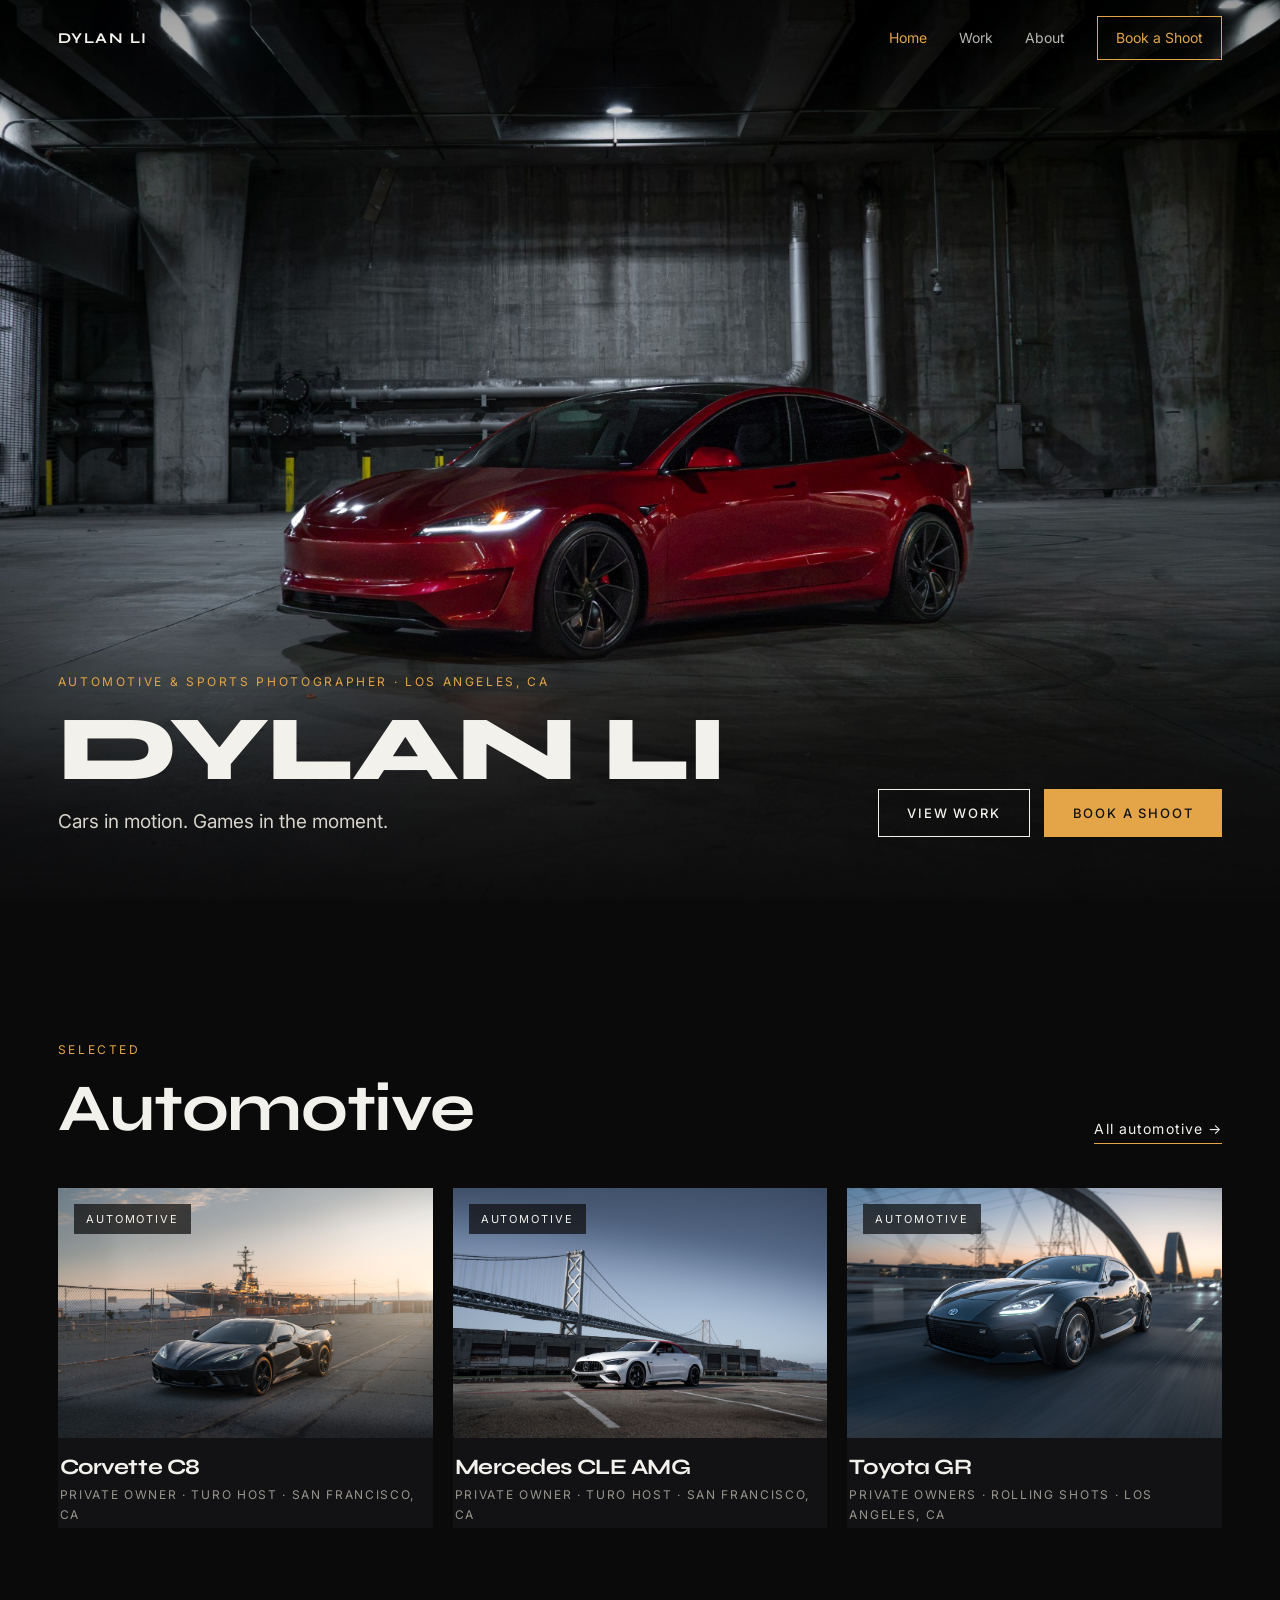
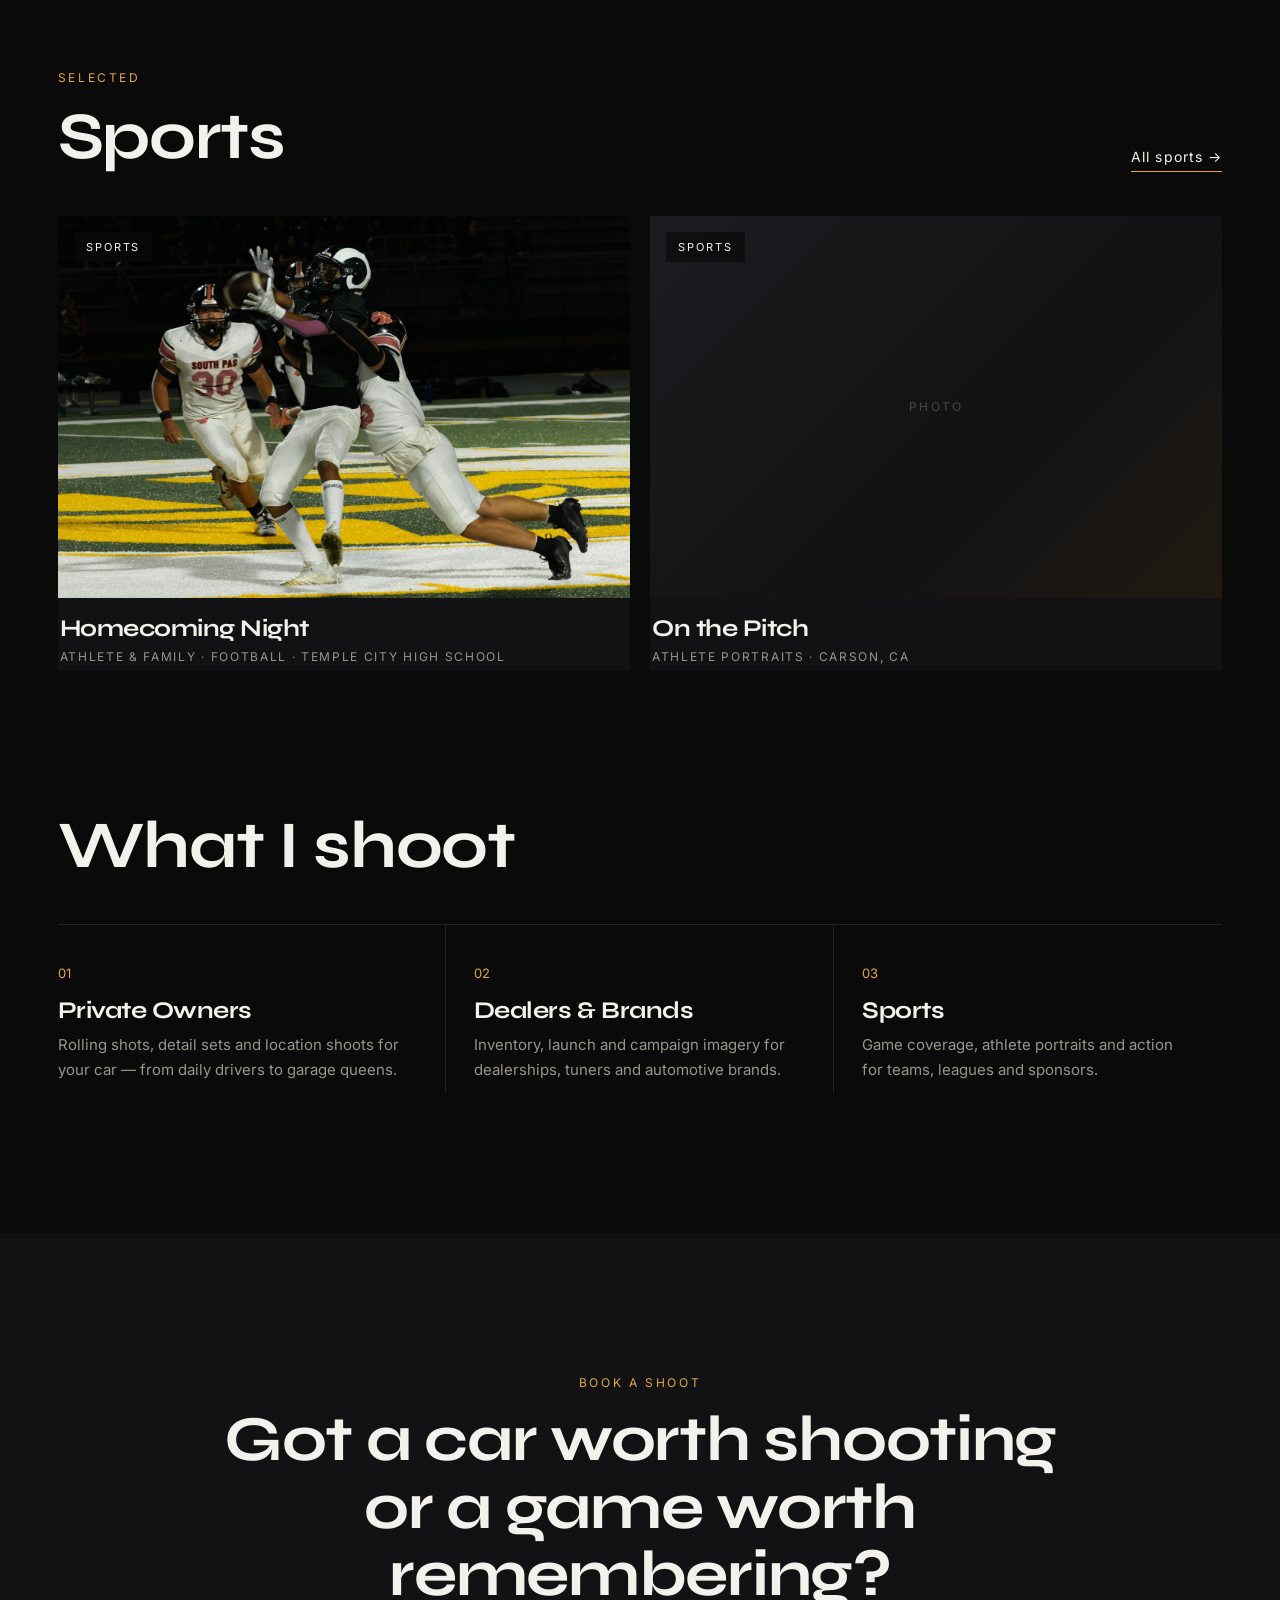
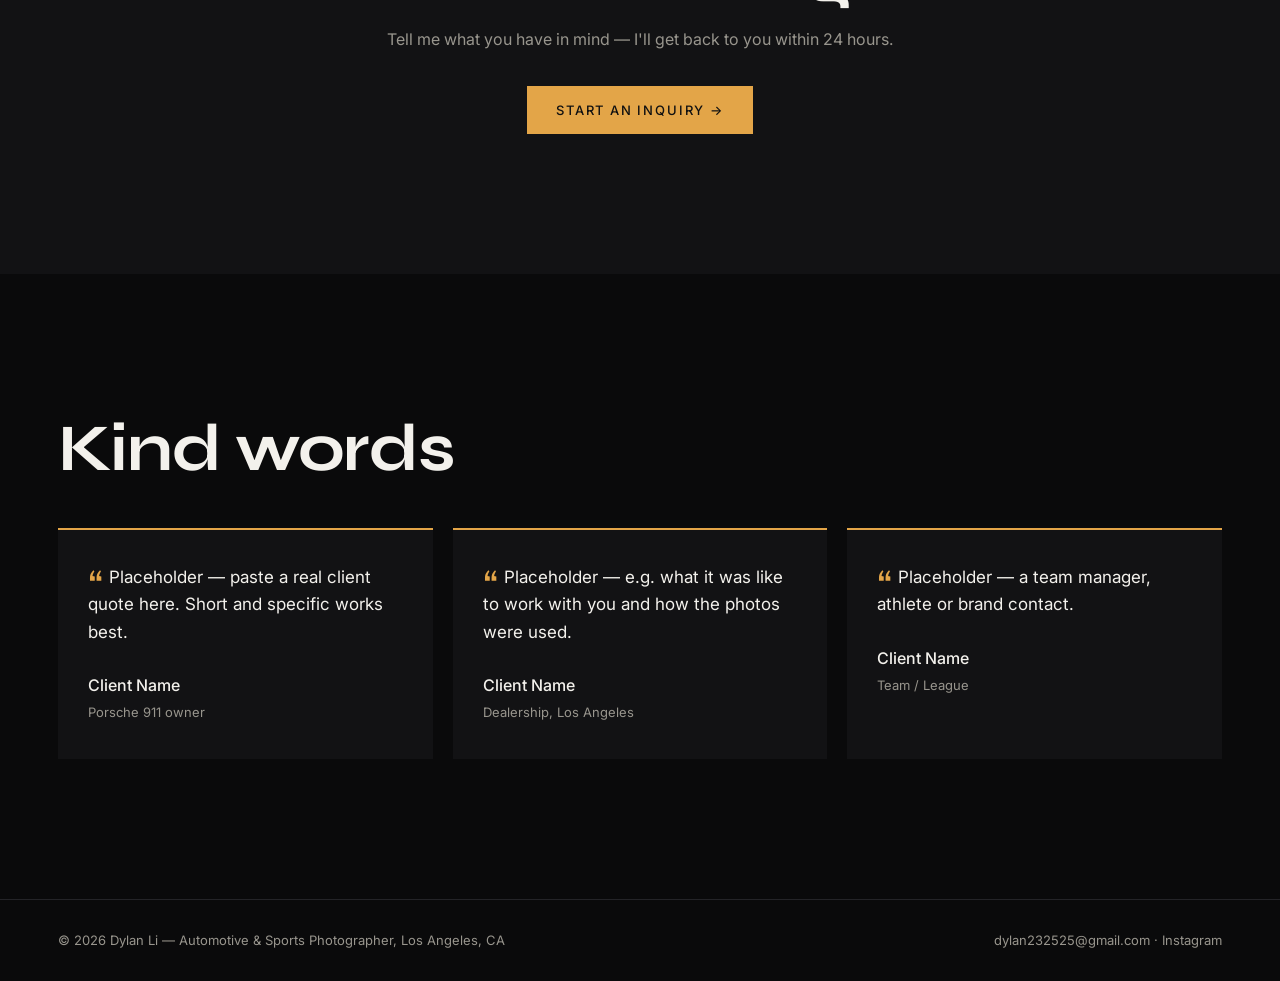
==== index.html @ 2e1e13ca "Dylan Li photography portfolio: automotive and sports Co-Authored-By: Claude Opus 5.5 <noreply@anthr" ====
<!doctype html>
<html lang="en">
<head>
  <meta charset="utf-8" />
  <meta name="viewport" content="width=device-width, initial-scale=1" />
  <title>Photography</title>
  <meta name="description" content="Los Angeles automotive and sports photographer — private car shoots, dealership and brand campaigns, and sports coverage." />
  <link rel="preconnect" href="https://fonts.googleapis.com" />
  <link rel="preconnect" href="https://fonts.gstatic.com" crossorigin />
  <link href="https://fonts.googleapis.com/css2?family=Inter:wght@300;400;500;600&family=Syne:wght@600;700;800&display=swap" rel="stylesheet" />
  <link rel="stylesheet" href="styles.css" />
</head>
<body data-page="home">
  <main id="app"></main>
  <script src="config.js"></script>
  <script src="app.js"></script>
</body>
</html>
---- styles.css ----
:root {
  --bg: #0a0a0b;
  --bg-2: #121214;
  --bg-3: #1a1a1d;
  --fg: #f3f1ec;
  --muted: #98958d;
  --line: #242428;
  --accent: #e3a548;
  --pad: clamp(16px, 4.5vw, 64px);
  --max: 1440px;
}
* { box-sizing: border-box; margin: 0; padding: 0; }
html { scroll-behavior: smooth; }
body { background: var(--bg); color: var(--fg); font: 400 16px/1.65 "Inter", system-ui, sans-serif; -webkit-font-smoothing: antialiased; overflow-x: hidden; }
img { display: block; max-width: 100%; }
a { color: inherit; text-decoration: none; }
h1, h2, h3 { font-family: "Syne", sans-serif; letter-spacing: -0.02em; line-height: 1.05; font-weight: 700; }
.wrap { max-width: var(--max); margin: 0 auto; padding: 0 var(--pad); }
.eyebrow { text-transform: uppercase; letter-spacing: .22em; font-size: 12px; color: var(--accent); margin-bottom: 14px; display: block; }
.muted { color: var(--muted); }
.btn { display: inline-flex; align-items: center; gap: 10px; padding: 15px 28px; border: 1px solid var(--fg); background: transparent; color: var(--fg); font: 500 13px "Inter"; letter-spacing: .14em; text-transform: uppercase; cursor: pointer; transition: .25s; }
.btn:hover { background: var(--fg); color: var(--bg); }
.btn.solid { background: var(--accent); border-color: var(--accent); color: #111; }
.btn.solid:hover { background: var(--fg); border-color: var(--fg); }
.link-arrow { font-size: 14px; letter-spacing: .08em; border-bottom: 1px solid var(--accent); padding-bottom: 3px; }

/* placeholder for missing photos */
.ph { width: 100%; background: linear-gradient(135deg, #1c1c20 0%, #121214 60%, #1f1a12 100%); display: flex; align-items: center; justify-content: center; color: #4a4740; font-size: 12px; letter-spacing: .2em; text-transform: uppercase; position: relative; }
.ph::after { content: "Photo"; }
.media img, .media .ph { width: 100%; height: 100%; object-fit: cover; }

/* NAV */
.nav { position: fixed; inset: 0 0 auto 0; z-index: 50; transition: .3s; }
.nav .wrap { display: flex; justify-content: space-between; align-items: center; height: 76px; }
.nav.solid { background: rgba(10,10,11,.88); backdrop-filter: blur(12px); border-bottom: 1px solid var(--line); }
.brand { font-family: "Syne"; font-weight: 700; letter-spacing: .1em; text-transform: uppercase; font-size: 15px; }
.nav nav { display: flex; gap: 32px; align-items: center; font-size: 14px; }
.nav nav a { opacity: .75; transition: .2s; }
.nav nav a:hover, .nav nav a.on { opacity: 1; }
.nav nav a.on:not(.cta) { color: var(--accent); }
.nav .cta { opacity: 1; padding: 9px 18px; border: 1px solid var(--accent); color: var(--accent); }
.nav .cta:hover { background: var(--accent); color: #111; }
.burger { display: none; background: none; border: 0; color: var(--fg); font-size: 26px; cursor: pointer; }

/* HERO */
.hero { position: relative; height: 100svh; min-height: 580px; display: flex; align-items: flex-end; overflow: hidden; }
.hero .media { position: absolute; inset: 0; }
.hero .media > * { animation: zoom 14s ease-out forwards; transform: scale(1.08); }
.hero .ph { height: 100%; }
.hero .ph::after { content: none; }
@keyframes zoom { to { transform: scale(1); } }
.hero .media img { position: absolute; left: 0; top: -12%; height: 112%; object-position: center 40%; }
.hero::after { content: ""; position: absolute; inset: 0; background: linear-gradient(180deg, rgba(0,0,0,.4) 0%, rgba(0,0,0,0) 22%, rgba(0,0,0,0) 62%, rgba(10,10,11,.92) 100%); }
.hero .wrap { position: relative; z-index: 2; width: 100%; padding-bottom: clamp(40px, 7vh, 72px); display: flex; justify-content: space-between; align-items: flex-end; gap: 32px; flex-wrap: wrap; }
.hero h1 { font-size: clamp(46px, 7.2vw, 112px); font-weight: 800; text-transform: uppercase; line-height: .95; margin-bottom: 12px; }
.hero .line { font-size: clamp(15px, 1.5vw, 19px); color: #d8d4cb; }
.hero .actions { display: flex; gap: 14px; flex-wrap: wrap; }

/* SECTIONS */
section { padding: clamp(80px, 11vw, 140px) 0; }
.head { display: flex; justify-content: space-between; align-items: end; gap: 24px; flex-wrap: wrap; margin-bottom: 44px; }
.head h2 { font-size: clamp(36px, 5.2vw, 68px); }
.page-top { padding-top: 160px; padding-bottom: 40px; }
.page-top h1 { font-size: clamp(48px, 8vw, 110px); text-transform: uppercase; font-weight: 800; }
.page-top p { max-width: 620px; margin-top: 18px; color: #c9c5bc; font-size: 18px; }

/* PROJECT CARDS */
.cards { display: grid; grid-template-columns: repeat(2, 1fr); gap: 20px; }
.cards.three { grid-template-columns: repeat(3, 1fr); }
.cards.three .card h3 { font-size: 22px; }
@media (max-width: 1000px) {
  .cards.three { grid-template-columns: repeat(2, 1fr); }
  .cards.three .card:first-child { grid-column: span 2; }
  .cards.three .card:first-child .media { aspect-ratio: 21/9; }
}
.card { display: block; position: relative; overflow: hidden; background: var(--bg-2); opacity: 0; transform: translateY(28px); transition: opacity .8s, transform .8s; }
.card.in { opacity: 1; transform: none; }
.card .media { aspect-ratio: 3/2; overflow: hidden; }
.card .media > * { transition: transform 1s cubic-bezier(.2,.7,.2,1), filter .4s; }
.card:hover .media > * { transform: scale(1.04); filter: brightness(.7); }
.card .info { display: grid; gap: 6px; padding: 18px 2px 4px; }
.card h3 { font-size: 24px; }
.card small { color: var(--muted); font-size: 12px; letter-spacing: .14em; text-transform: uppercase; }
.card .tag { position: absolute; top: 16px; left: 16px; font-size: 11px; letter-spacing: .18em; text-transform: uppercase; background: rgba(10,10,11,.7); backdrop-filter: blur(6px); padding: 6px 12px; }

.filters { display: flex; gap: 6px; flex-wrap: wrap; }
.filters button { background: none; border: 1px solid var(--line); color: var(--muted); padding: 9px 20px; border-radius: 999px; font: 500 13px "Inter"; cursor: pointer; transition: .2s; }
.filters button:hover { color: var(--fg); border-color: #444; }
.filters button.on { background: var(--fg); color: var(--bg); border-color: var(--fg); }

/* SERVICES */
.services { display: grid; grid-template-columns: repeat(3, 1fr); border-top: 1px solid var(--line); }
.service { padding: 34px 28px 10px 0; border-right: 1px solid var(--line); }
.service + .service { padding-left: 28px; }
.service:last-child { border-right: 0; }
.service .n { color: var(--accent); font-size: 13px; }
.service h3 { font-size: 24px; margin: 12px 0 10px; }
.service p { color: var(--muted); font-size: 15px; }

/* TESTIMONIALS */
.quotes { display: grid; grid-template-columns: repeat(3, 1fr); gap: 20px; }
.quote { background: var(--bg-2); padding: 34px 30px; border-top: 2px solid var(--accent); }
.quote p { font-size: 17px; line-height: 1.6; margin-bottom: 26px; }
.quote p::before { content: "\201C"; font-family: "Syne"; color: var(--accent); font-size: 44px; line-height: 0; vertical-align: -18px; margin-right: 6px; }
.quote b { display: block; font-weight: 500; }
.quote span { color: var(--muted); font-size: 13px; }

/* PROCESS */
.steps { display: grid; grid-template-columns: repeat(4, 1fr); gap: 20px; counter-reset: s; }
.step { padding-top: 22px; border-top: 1px solid var(--line); position: relative; }
.step::before { counter-increment: s; content: "0" counter(s); font-family: "Syne"; font-size: 48px; color: var(--bg-3); -webkit-text-stroke: 1px #3a3a40; display: block; margin-bottom: 10px; line-height: 1; }
.step h3 { font-size: 22px; margin-bottom: 8px; }
.step p { color: var(--muted); font-size: 15px; }

/* CTA band */
.band { background: var(--bg-2); text-align: center; }
.band h2 { font-size: clamp(34px, 5vw, 64px); max-width: 900px; margin: 0 auto 18px; }
.band p { color: var(--muted); margin-bottom: 34px; }

/* PROJECT PAGE */
.proj-hero { padding-top: 76px; }
.proj-hero .media { aspect-ratio: 21/9; max-height: 78vh; overflow: hidden; }
.proj-meta { display: grid; grid-template-columns: 1.4fr 1fr; gap: 40px; padding: 56px 0 30px; align-items: end; }
.proj-meta h1 { font-size: clamp(40px, 6vw, 84px); font-weight: 800; }
.proj-meta p { color: #c9c5bc; font-size: 18px; }
.facts { display: grid; grid-template-columns: repeat(3, auto); gap: 24px; justify-content: start; margin-top: 18px; }
.facts div small { display: block; color: var(--muted); font-size: 11px; letter-spacing: .18em; text-transform: uppercase; }
.gallery { display: grid; grid-template-columns: repeat(2, 1fr); gap: 16px; padding-bottom: 40px; }
.gallery .g { cursor: zoom-in; overflow: hidden; background: var(--bg-2); opacity: 0; transform: translateY(24px); transition: opacity .8s, transform .8s; }
.gallery .g.in { opacity: 1; transform: none; }
.gallery .g.wide { grid-column: span 2; }
.gallery .g.solo { grid-column: span 2; width: calc(50% - 8px); justify-self: center; }
.gallery .g > * { width: 100%; height: 100%; object-fit: cover; }
.proj-nav { display: flex; justify-content: space-between; gap: 20px; padding: 40px 0 0; border-top: 1px solid var(--line); }
.proj-nav a small { display: block; color: var(--muted); font-size: 12px; letter-spacing: .16em; text-transform: uppercase; margin-bottom: 4px; }
.proj-nav a span { font-family: "Syne"; font-size: clamp(20px, 3vw, 32px); }
.proj-nav a:last-child { text-align: right; }

/* ABOUT */
.about-grid { display: grid; grid-template-columns: 1fr 1.2fr; gap: clamp(40px, 6vw, 100px); align-items: start; }
.about-grid .media { aspect-ratio: 4/5; overflow: hidden; }
.about-grid .ph::after { content: "Your portrait"; }
.about-grid p { font-size: 19px; color: #d0ccc3; margin-bottom: 30px; }

/* CONTACT */
.contact-grid { display: grid; grid-template-columns: 1.15fr 1fr; gap: clamp(32px, 5vw, 80px); align-items: start; }
.form { display: grid; gap: 14px; }
.form .row { display: grid; grid-template-columns: 1fr 1fr; gap: 14px; }
.form label { display: grid; gap: 7px; font-size: 12px; letter-spacing: .14em; text-transform: uppercase; color: var(--muted); }
.form input, .form select, .form textarea { width: 100%; background: var(--bg-2); border: 1px solid var(--line); color: var(--fg); padding: 14px 16px; font: 15px "Inter"; letter-spacing: 0; text-transform: none; outline: none; transition: border-color .2s; border-radius: 0; }
.form input:focus, .form select:focus, .form textarea:focus { border-color: var(--accent); }
.form select { appearance: none; background-image: linear-gradient(45deg, transparent 50%, var(--muted) 50%), linear-gradient(135deg, var(--muted) 50%, transparent 50%); background-position: calc(100% - 20px) 50%, calc(100% - 15px) 50%; background-size: 5px 5px; background-repeat: no-repeat; }
.form .btn { justify-self: start; margin-top: 6px; }
.form-note { font-size: 14px; min-height: 22px; }
.form-note.ok { color: #8fd18f; }
.form-note.err { color: #e98a7a; }
.side { display: grid; gap: 20px; }
.box { background: var(--bg-2); padding: 30px; border-top: 2px solid var(--accent); }
.box h3 { font-size: 22px; margin-bottom: 8px; }
.box p { color: var(--muted); font-size: 15px; margin-bottom: 18px; }
.cal-ph { border: 1px dashed #3a3a40; padding: 26px; text-align: center; color: var(--muted); font-size: 14px; }
.calendly-inline-widget { min-width: 280px; height: 640px; }
.direct a { display: block; font-size: 16px; padding: 10px 0; border-bottom: 1px solid var(--line); transition: .2s; }
.direct a:hover { color: var(--accent); }

/* FOOTER */
footer { border-top: 1px solid var(--line); padding: 30px 0; color: var(--muted); font-size: 13px; }
footer .wrap { display: flex; justify-content: space-between; gap: 16px; flex-wrap: wrap; }
footer a:hover { color: var(--fg); }

/* LIGHTBOX */
.lightbox { position: fixed; inset: 0; z-index: 100; background: rgba(5,5,6,.97); display: flex; align-items: center; justify-content: center; opacity: 0; pointer-events: none; transition: opacity .3s; }
.lightbox.open { opacity: 1; pointer-events: auto; }
.lightbox .stage { width: 92vw; height: 84vh; display: flex; align-items: center; justify-content: center; }
.lightbox .stage img { max-width: 100%; max-height: 100%; object-fit: contain; user-select: none; }
.lightbox .stage .ph { width: min(92vw, 1100px); height: auto; }
.lightbox .count { position: absolute; bottom: 22px; left: 50%; transform: translateX(-50%); color: var(--muted); font-size: 13px; letter-spacing: .14em; }
.lightbox button { position: absolute; background: none; border: 0; color: var(--fg); cursor: pointer; opacity: .7; transition: .2s; }
.lightbox button:hover { opacity: 1; }
.lb-close { top: 18px; right: 26px; font-size: 40px; line-height: 1; }
.lb-prev, .lb-next { top: 50%; transform: translateY(-50%); font-size: 60px; padding: 20px; }
.lb-prev { left: 8px; } .lb-next { right: 8px; }

.reveal { opacity: 0; transform: translateY(24px); transition: opacity .8s, transform .8s; }
.reveal.in { opacity: 1; transform: none; }

@media (max-width: 900px) {
  .services, .quotes { grid-template-columns: 1fr; }
  .service, .service + .service { border-right: 0; border-bottom: 1px solid var(--line); padding: 26px 0; }
  .steps { grid-template-columns: 1fr 1fr; }
  .proj-meta, .about-grid, .contact-grid { grid-template-columns: 1fr; }
}
@media (max-width: 700px) {
  .burger { display: block; }
  .hero .media img { object-position: 36% center; top: -18%; height: 110%; }
  .hero .wrap { gap: 22px; padding-bottom: 32px; }
  .hero .actions { gap: 10px; flex-wrap: nowrap; }
  .hero .actions .btn { padding: 13px 16px; font-size: 12px; letter-spacing: .1em; }
  .hero::after { background: linear-gradient(180deg, rgba(0,0,0,.4) 0%, rgba(0,0,0,0) 20%, rgba(0,0,0,0) 45%, rgba(10,10,11,.95) 88%); }
  .nav nav { position: fixed; inset: 76px 0 auto 0; flex-direction: column; align-items: stretch; gap: 0; background: rgba(10,10,11,.97); border-bottom: 1px solid var(--line); padding: 8px var(--pad) 20px; display: none; }
  .nav.menu nav { display: flex; }
  .nav.menu { background: rgba(10,10,11,.97); }
  .nav nav a { padding: 14px 0; border-bottom: 1px solid var(--line); font-size: 16px; }
  .nav nav a.cta { margin-top: 14px; text-align: center; border: 1px solid var(--accent); }
  .cards, .gallery, .cards.three { grid-template-columns: 1fr; }
  .cards.three .card:first-child { grid-column: auto; }
  .cards.three .card:first-child .media { aspect-ratio: 3/2; }
  .gallery .g.wide, .gallery .g.solo { grid-column: auto; width: auto; }
  .steps { grid-template-columns: 1fr; }
  .form .row { grid-template-columns: 1fr; }
  .facts { grid-template-columns: repeat(2, auto); }
  .proj-hero .media { aspect-ratio: 4/3; }
  .lb-prev, .lb-next { display: none; }
}
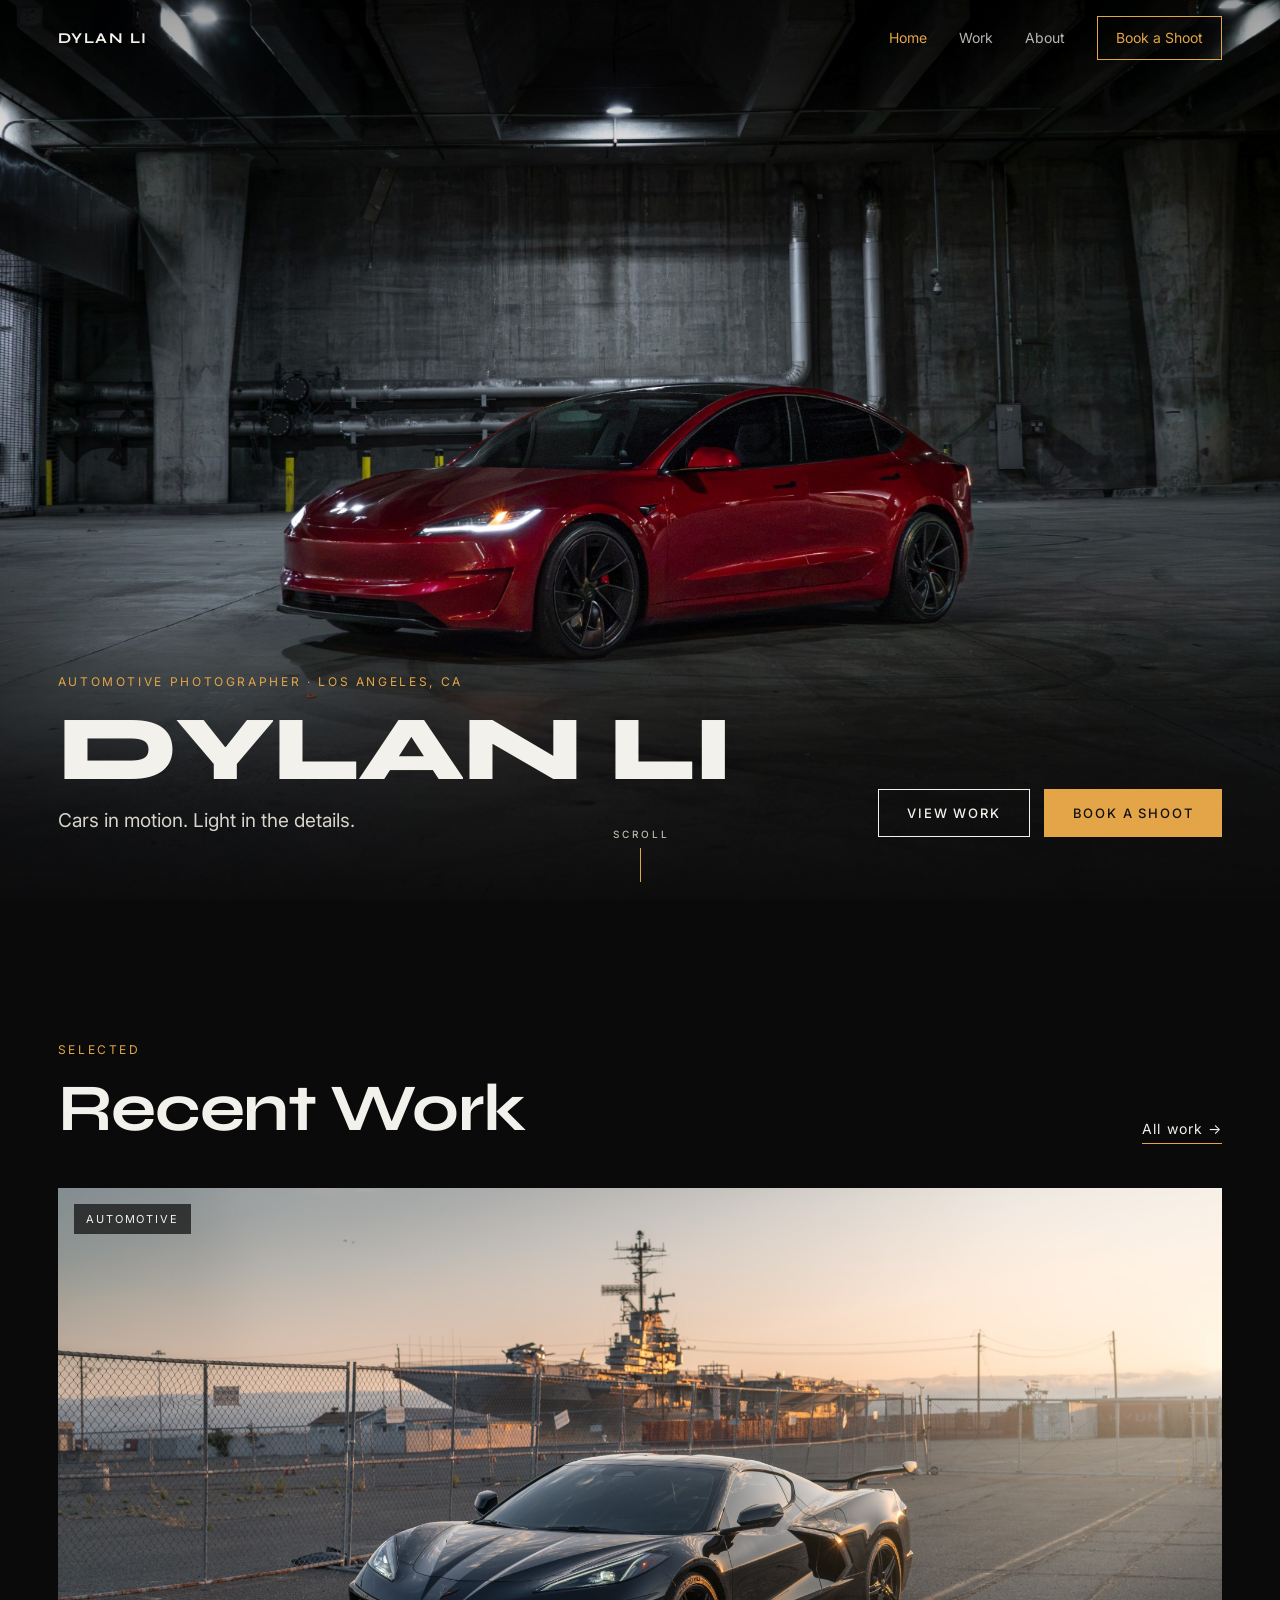
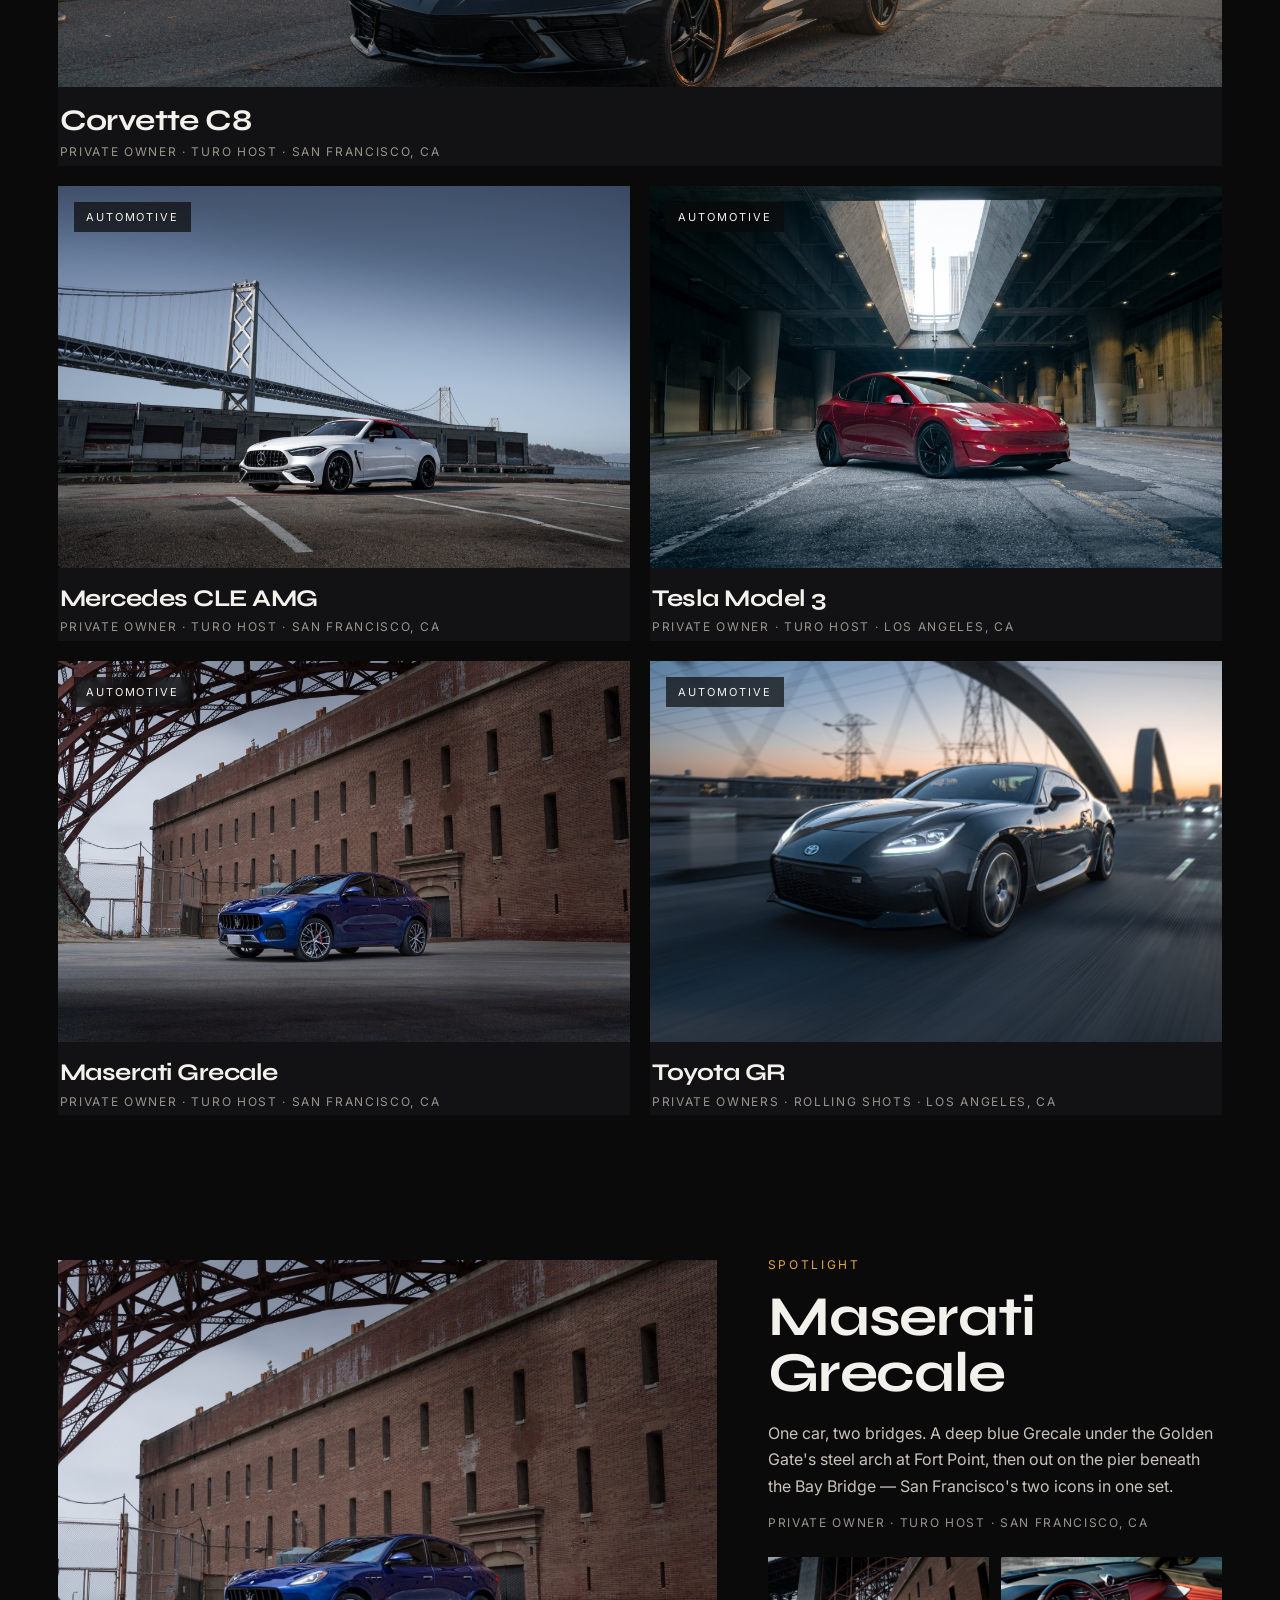
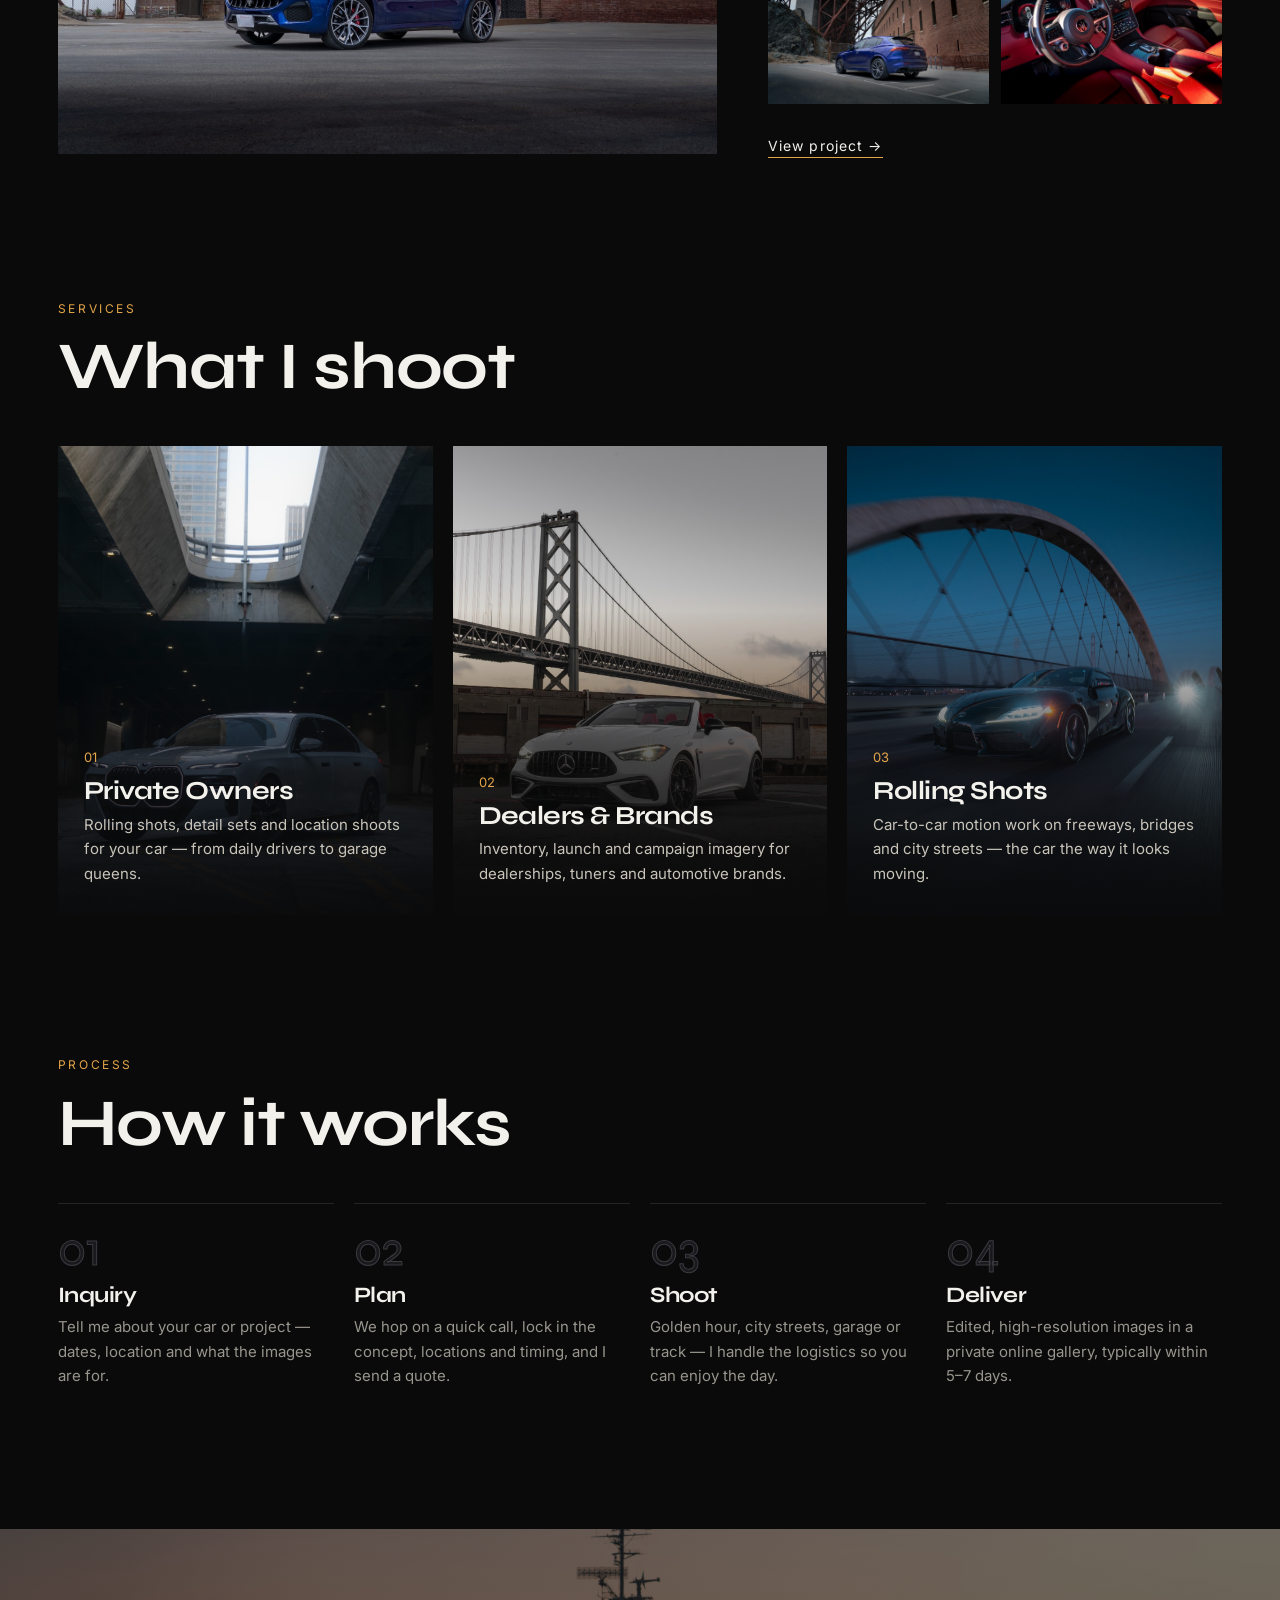
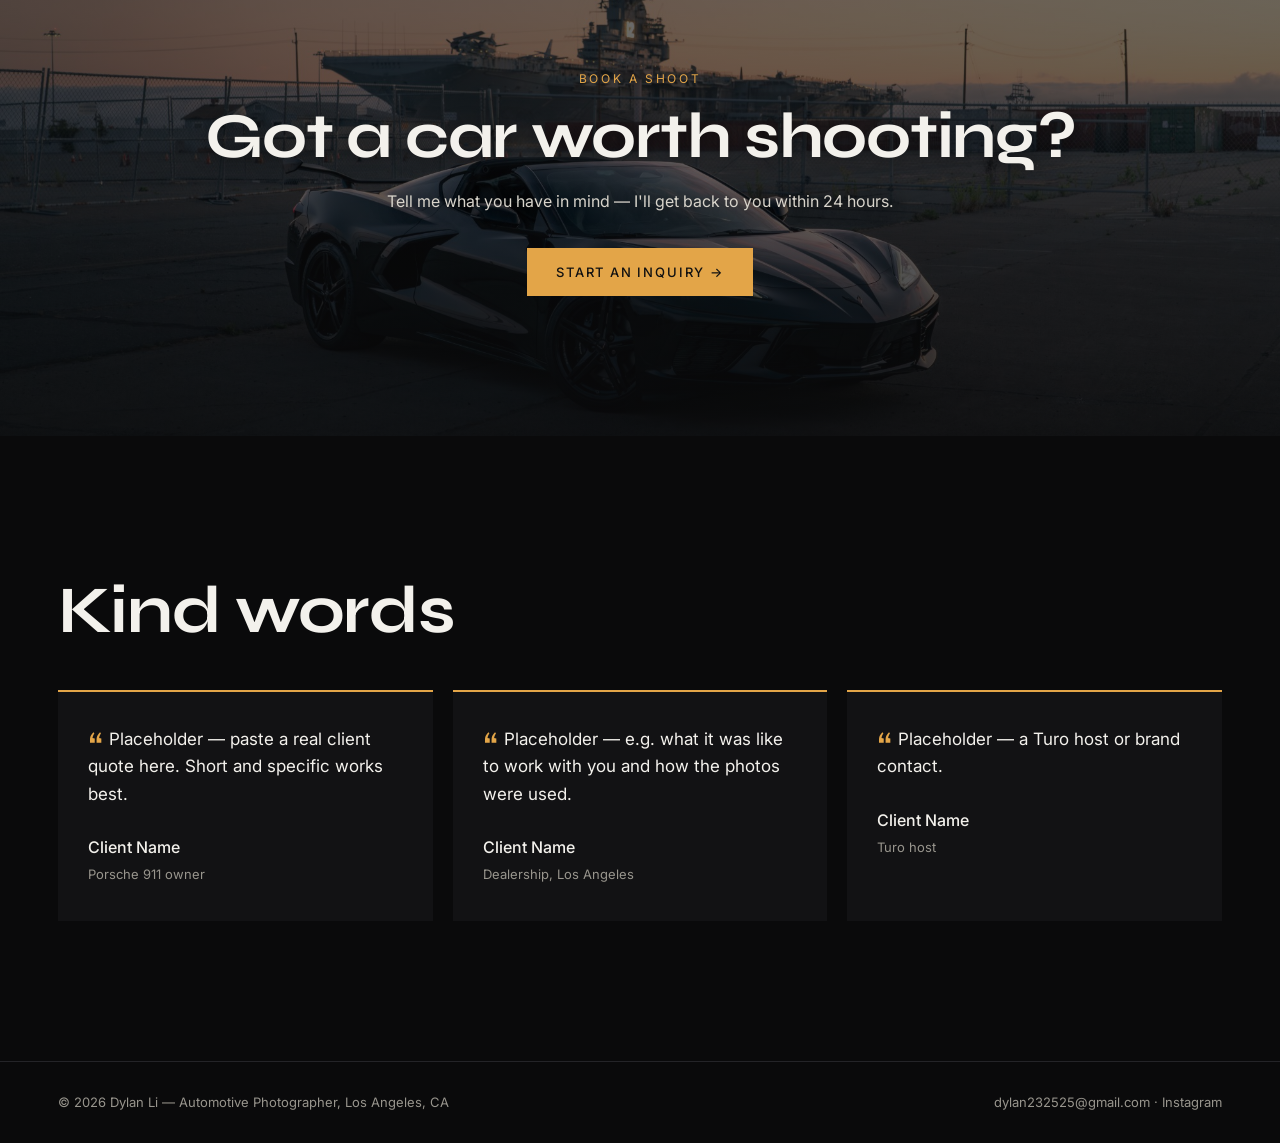
==== commit cb1728c6: "Add Maserati Grecale and Tesla Model 3; automotive-only focus; richer homepage - New projects: Maser" ====
--- a/index.html
+++ b/index.html
@@ -4,7 +4,7 @@
   <meta charset="utf-8" />
   <meta name="viewport" content="width=device-width, initial-scale=1" />
   <title>Photography</title>
-  <meta name="description" content="Los Angeles automotive and sports photographer — private car shoots, dealership and brand campaigns, and sports coverage." />
+  <meta name="description" content="Los Angeles automotive photographer — private car shoots, rolling shots, Turo listings, and dealership and brand campaigns." />
   <link rel="preconnect" href="https://fonts.googleapis.com" />
   <link rel="preconnect" href="https://fonts.gstatic.com" crossorigin />
   <link href="https://fonts.googleapis.com/css2?family=Inter:wght@300;400;500;600&family=Syne:wght@600;700;800&display=swap" rel="stylesheet" />
--- a/styles.css
+++ b/styles.css
@@ -45,10 +45,44 @@
 /* HERO */
 .hero { position: relative; height: 100svh; min-height: 580px; display: flex; align-items: flex-end; overflow: hidden; }
 .hero .media { position: absolute; inset: 0; }
-.hero .media > * { animation: zoom 14s ease-out forwards; transform: scale(1.08); }
+.hero .media { will-change: transform; }
 .hero .ph { height: 100%; }
 .hero .ph::after { content: none; }
-@keyframes zoom { to { transform: scale(1); } }
+.hero .wrap { will-change: opacity, transform; }
+
+/* hero name: letters (masks for the intro rise) */
+.hero h1 .word { display: inline-block; white-space: nowrap; }
+.hero h1 .ch { display: inline-block; overflow: hidden; vertical-align: bottom; padding: .06em 0 .02em; margin: -.06em 0 -.02em; }
+.hero h1 .ch > i { display: inline-block; font-style: normal; }
+
+/* black veil the intro lifts */
+.hero .veil { position: absolute; inset: 0; z-index: 1; background: #000; opacity: 0; pointer-events: none; }
+
+/* scroll cue */
+.scroll-cue { position: absolute; left: 50%; bottom: 18px; z-index: 3; transform: translateX(-50%); pointer-events: none; }
+.scroll-cue span { display: flex; flex-direction: column; align-items: center; gap: 8px; }
+.scroll-cue em { font: 500 10px "Inter"; font-style: normal; letter-spacing: .3em; text-transform: uppercase; color: #bdb8ad; padding-left: .3em; }
+.scroll-cue b { position: relative; width: 1px; height: 34px; background: rgba(255,255,255,.15); overflow: hidden; }
+.scroll-cue b::after { content: ""; position: absolute; left: 0; top: 0; width: 1px; height: 100%; background: var(--accent); animation: cue 1.8s cubic-bezier(.6,0,.3,1) infinite; }
+@keyframes cue { 0% { transform: translateY(-100%); } 60%, 100% { transform: translateY(100%); } }
+
+/* INTRO — whole sequence finishes by 1.5s */
+.intro .hero .media img { animation: heroIn 1.5s cubic-bezier(.2,.7,.2,1) both; }
+.intro .hero .veil { animation: veil 1.25s cubic-bezier(.4,0,.2,1) both; }
+.intro .hero h1 .ch > i { animation: rise .75s cubic-bezier(.2,.8,.2,1) both; animation-delay: calc(.25s + var(--i) * 62ms); }
+.intro .hero .eyebrow { animation: fadeUp .6s ease-out .6s both; }
+.intro .hero .line { animation: fadeUp .6s ease-out .75s both; }
+.intro .hero .actions { animation: fadeUp .6s ease-out .9s both; }
+.intro .nav { animation: fadeIn .6s ease-out .75s both; }
+.intro .scroll-cue span { animation: fadeIn .5s ease-out 1s both; }
+@keyframes heroIn { from { transform: scale(1.12); } to { transform: scale(1); } }
+@keyframes veil { from { opacity: 1; } to { opacity: 0; } }
+@keyframes rise { from { transform: translateY(110%); } to { transform: none; } }
+@keyframes fadeUp { from { opacity: 0; transform: translateY(14px); } to { opacity: 1; transform: none; } }
+@keyframes fadeIn { from { opacity: 0; } to { opacity: 1; } }
+@media (prefers-reduced-motion: reduce) {
+  .intro .hero *, .intro .nav, .scroll-cue b::after { animation: none !important; }
+}
 .hero .media img { position: absolute; left: 0; top: -12%; height: 112%; object-position: center 40%; }
 .hero::after { content: ""; position: absolute; inset: 0; background: linear-gradient(180deg, rgba(0,0,0,.4) 0%, rgba(0,0,0,0) 22%, rgba(0,0,0,0) 62%, rgba(10,10,11,.92) 100%); }
 .hero .wrap { position: relative; z-index: 2; width: 100%; padding-bottom: clamp(40px, 7vh, 72px); display: flex; justify-content: space-between; align-items: flex-end; gap: 32px; flex-wrap: wrap; }
@@ -77,10 +111,17 @@
 .card.in { opacity: 1; transform: none; }
 .card .media { aspect-ratio: 3/2; overflow: hidden; }
 .card .media > * { transition: transform 1s cubic-bezier(.2,.7,.2,1), filter .4s; }
-.card:hover .media > * { transform: scale(1.04); filter: brightness(.7); }
+.card:hover .media > * { transform: scale(1.04); filter: brightness(1.15); }
 .card .info { display: grid; gap: 6px; padding: 18px 2px 4px; }
 .card h3 { font-size: 24px; }
 .card small { color: var(--muted); font-size: 12px; letter-spacing: .14em; text-transform: uppercase; }
+/* homepage sports banner (shown while there are fewer than 3 sports projects) */
+.card.banner .media { aspect-ratio: 21/8; }
+.card.banner::after { content: ""; position: absolute; inset: 0; background: linear-gradient(270deg, rgba(10,10,11,.92) 0%, rgba(10,10,11,.6) 28%, rgba(10,10,11,0) 52%); pointer-events: none; }
+.banner-text { position: absolute; right: clamp(22px, 4vw, 56px); bottom: clamp(22px, 4vw, 52px); z-index: 1; display: grid; gap: 10px; justify-items: start; max-width: 340px; }
+.banner-text h3 { font-size: clamp(28px, 3.4vw, 48px); line-height: 1; }
+.banner-text small { color: #c9c4ba; font-size: 12px; letter-spacing: .14em; text-transform: uppercase; }
+.banner-text .link-arrow { margin-top: 8px; }
 .card .tag { position: absolute; top: 16px; left: 16px; font-size: 11px; letter-spacing: .18em; text-transform: uppercase; background: rgba(10,10,11,.7); backdrop-filter: blur(6px); padding: 6px 12px; }
 
 .filters { display: flex; gap: 6px; flex-wrap: wrap; }
@@ -194,6 +235,7 @@
   .burger { display: block; }
   .hero .media img { object-position: 36% center; top: -18%; height: 110%; }
   .hero .wrap { gap: 22px; padding-bottom: 32px; }
+  .scroll-cue { display: none; }
   .hero .actions { gap: 10px; flex-wrap: nowrap; }
   .hero .actions .btn { padding: 13px 16px; font-size: 12px; letter-spacing: .1em; }
   .hero::after { background: linear-gradient(180deg, rgba(0,0,0,.4) 0%, rgba(0,0,0,0) 20%, rgba(0,0,0,0) 45%, rgba(10,10,11,.95) 88%); }
@@ -205,6 +247,9 @@
   .cards, .gallery, .cards.three { grid-template-columns: 1fr; }
   .cards.three .card:first-child { grid-column: auto; }
   .cards.three .card:first-child .media { aspect-ratio: 3/2; }
+  .card.banner .media { aspect-ratio: 2/3; }
+  .card.banner::after { background: linear-gradient(180deg, rgba(10,10,11,0) 45%, rgba(10,10,11,.75) 70%, rgba(10,10,11,.95) 100%); }
+  .banner-text { left: 22px; right: 22px; }
   .gallery .g.wide, .gallery .g.solo { grid-column: auto; width: auto; }
   .steps { grid-template-columns: 1fr; }
   .form .row { grid-template-columns: 1fr; }
@@ -212,3 +257,49 @@
   .proj-hero .media { aspect-ratio: 4/3; }
   .lb-prev, .lb-next { display: none; }
 }
+
+/* ---------- HOMEPAGE: recent work, 1 big + 4 ---------- */
+.cards.feature .card:first-child { grid-column: span 2; }
+.cards.feature .card:first-child .media { aspect-ratio: 21/9; }
+.cards.feature .card:first-child h3 { font-size: 30px; }
+
+/* ---------- HOMEPAGE: spotlight ---------- */
+.spot { display: grid; grid-template-columns: 1.45fr 1fr; gap: clamp(24px, 4vw, 56px); align-items: center; }
+.spot-main { display: block; overflow: hidden; aspect-ratio: 4/3; background: var(--bg-2); }
+.spot-main img, .spot-thumbs img { width: 100%; height: 100%; object-fit: cover; transition: transform 1s cubic-bezier(.2,.7,.2,1), filter .4s; }
+.spot-main:hover img, .spot-thumbs a:hover img { transform: scale(1.04); filter: brightness(1.15); }
+.spot-side h2 { font-size: clamp(34px, 4.4vw, 58px); line-height: 1; margin-bottom: 18px; }
+.spot-side p { color: #c9c4ba; font-size: 16px; margin-bottom: 14px; }
+.spot-side small { display: block; color: var(--muted); font-size: 12px; letter-spacing: .14em; text-transform: uppercase; margin-bottom: 24px; }
+.spot-thumbs { display: grid; grid-template-columns: 1fr 1fr; gap: 12px; margin-bottom: 28px; }
+.spot-thumbs a { display: block; overflow: hidden; aspect-ratio: 3/2; background: var(--bg-2); }
+
+/* ---------- HOMEPAGE: services with photos ---------- */
+.svc-grid { display: grid; grid-template-columns: repeat(3, 1fr); gap: 20px; }
+.svc { position: relative; overflow: hidden; aspect-ratio: 4/5; background: var(--bg-2); }
+.svc img { position: absolute; inset: 0; width: 100%; height: 100%; object-fit: cover; transition: transform 1s cubic-bezier(.2,.7,.2,1), filter .4s; }
+.svc:hover img { transform: scale(1.04); filter: brightness(1.15); }
+.svc::after { content: ""; position: absolute; inset: 0; background: linear-gradient(180deg, rgba(10,10,11,0) 35%, rgba(10,10,11,.6) 62%, rgba(10,10,11,.95) 100%); pointer-events: none; }
+.svc-text { position: absolute; left: 0; right: 0; bottom: 0; z-index: 1; padding: 26px 26px 28px; }
+.svc-text .n { color: var(--accent); font-size: 13px; }
+.svc-text h3 { font-size: 26px; margin: 8px 0 8px; }
+.svc-text p { color: #c9c4ba; font-size: 15px; }
+
+/* ---------- booking band with photo ---------- */
+.band.photo { position: relative; overflow: hidden; background: #000; }
+.band.photo .band-bg { position: absolute; inset: 0; width: 100%; height: 100%; object-fit: cover; object-position: center 60%; }
+.band.photo::after { content: ""; position: absolute; inset: 0; background: linear-gradient(180deg, rgba(10,10,11,.6) 0%, rgba(10,10,11,.62) 50%, rgba(10,10,11,.85) 100%); }
+.band.photo h2, .band.photo p { text-shadow: 0 2px 18px rgba(0,0,0,.5); }
+.band.photo .wrap { position: relative; z-index: 1; }
+.band.photo p { color: #d8d4cb; }
+
+@media (max-width: 900px) {
+  .spot { grid-template-columns: 1fr; }
+  .svc-grid { grid-template-columns: 1fr; }
+  .svc { aspect-ratio: 4/3; }
+}
+@media (max-width: 700px) {
+  .cards.feature .card:first-child { grid-column: auto; }
+  .cards.feature .card:first-child .media { aspect-ratio: 3/2; }
+  .cards.feature .card:first-child h3 { font-size: 24px; }
+}
